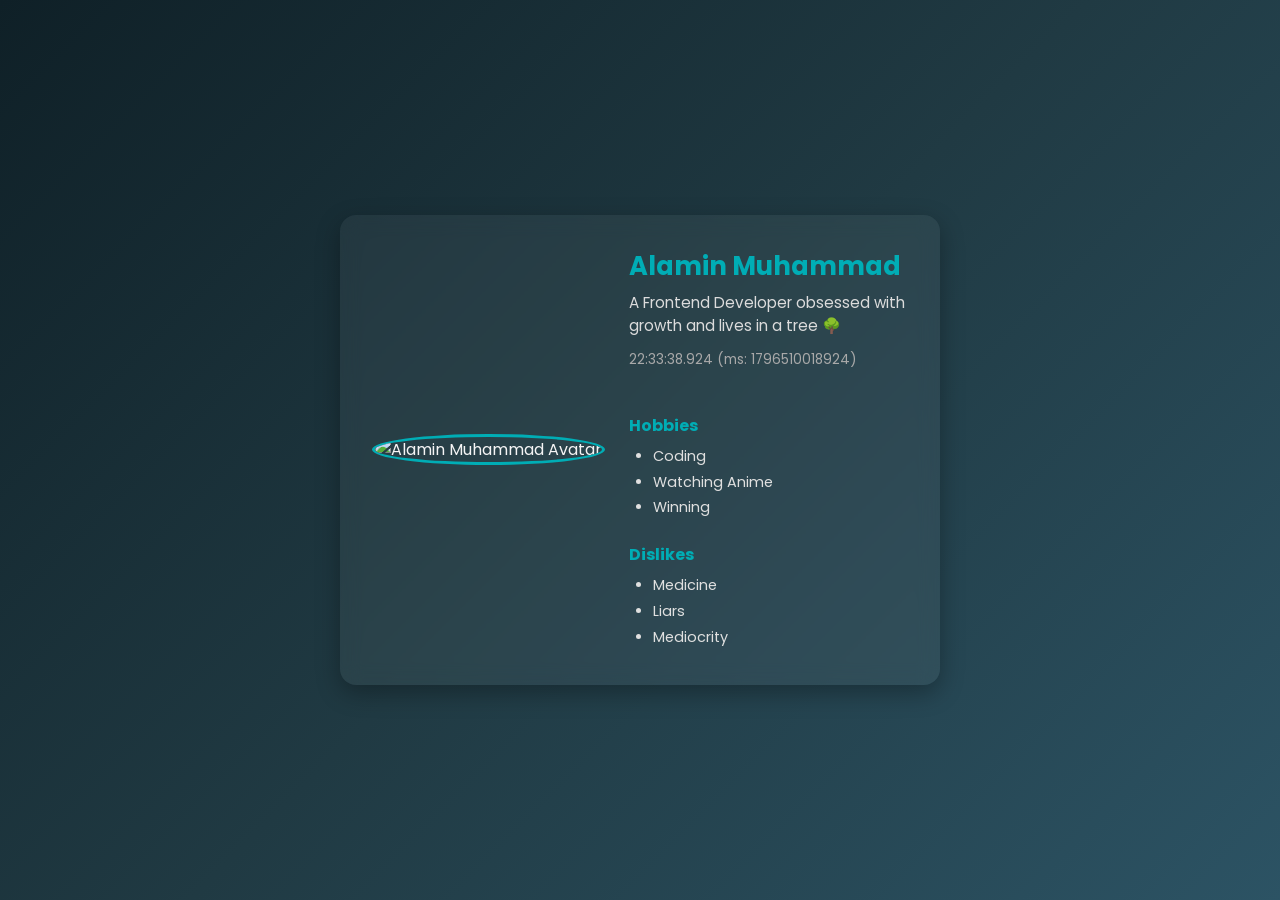
==== index.html @ 124b3a7d "Frontend Wizards Stage 0 - Profile Card" ====
<!DOCTYPE html>
<html lang="en">
  <head>
    <meta charset="UTF-8" />
    <meta name="viewport" content="width=device-width, initial-scale=1.0" />
    <title>Alamin Muhammad - Profile Card</title>

    <!-- Font Awesome Icons -->
    <link rel="stylesheet" href="style.css" />
    <link rel="preconnect" href="https://fonts.googleapis.com" />
    <link rel="preconnect" href="https://fonts.gstatic.com" crossorigin />
    <link
      href="https://fonts.googleapis.com/css2?family=Poppins:wght@300;400;700&display=swap"
      rel="stylesheet"
    />
    <link
      href="https://fonts.googleapis.com/css2?family=Merriweather:ital,opsz,wght@0,18..144,300..900;1,18..144,300..900&display=swap"
      rel="stylesheet"
    />

    <link
      rel="stylesheet"
      href="https://maxst.icons8.com/vue-static/landings/line-awesome/line-awesome/css/line-awesome.min.css"
    />
  </head>

  <body>
    <article data-testid="test-profile-card">
      <figure>
        <img
          src="https://upload.wikimedia.org/wikipedia/commons/8/89/Portrait_Placeholder.png"
          alt="Alamin Muhammad Avatar"
          data-testid="test-user-avatar"
        />
      </figure>

      <div class="content">
        <header>
          <h2 data-testid="test-user-name">Alamin Muhammad</h2>
        </header>

        <p data-testid="test-user-bio">
          A Frontend Developer obsessed with growth and lives in a tree 🌳
        </p>

        <!-- Human-readable Time -->
        <p id="time" data-testid="test-user-time" aria-label="current time"></p>

        <nav data-testid="test-user-social-links" aria-label="social links">
          <a
            href="https://twitter.com"
            target="_blank"
            rel="noopener noreferrer"
            data-testid="test-user-social-twitter"
          >
            <i class="la la-twitter"></i>
            
          </a>
          <a
            href="https://instagram.com"
            target="_blank"
            rel="noopener noreferrer"
            data-testid="test-user-social-instagram"
          >
            <i class="la la-instagram"></i>
          </a>
          <a
            href="https://facebook.com"
            target="_blank"
            rel="noopener noreferrer"
            data-testid="test-user-social-facebook"
          >
            <i class="la la-facebook"></i>
          </a>
        </nav>

        <section>
          <h3>Hobbies</h3>
          <ul data-testid="test-user-hobbies">
            <li>Coding</li>
            <li>Watching Anime</li>
            <li>Winning</li>
          </ul>
        </section>

        <section>
          <h3>Dislikes</h3>
          <ul data-testid="test-user-dislikes">
            <li>Medicine</li>
            <li>Liars</li>
            <li>Mediocrity</li>
          </ul>
        </section>
      </div>
    </article>

    <script src="script.js"></script>
  </body>
</html>
---- style.css ----
/* ====== Reset & Base Styles ====== */
* {
  margin: 0;
  padding: 0;
  box-sizing: border-box;
}

body {
  font-family: "Poppins", sans-serif;
  background: linear-gradient(135deg, #0f2027, #203a43, #2c5364);
  color: #f5f5f5;
  display: flex;
  align-items: center;
  justify-content: center;
  min-height: 100vh;
  padding: 1rem;
}

/* ====== Card Layout ====== */
article[data-testid="test-profile-card"] {
  background: rgba(255, 255, 255, 0.05);
  backdrop-filter: blur(10px);
  border-radius: 16px;
  padding: 2rem;
  max-width: 400px;
  width: 100%;
  text-align: center;
  box-shadow: 0 8px 25px rgba(0, 0, 0, 0.3);
  transition: transform 0.3s ease, box-shadow 0.3s ease;
}

article[data-testid="test-profile-card"]:hover {
  transform: translateY(-4px);
  box-shadow: 0 12px 35px rgba(0, 0, 0, 0.4);
}

/* ====== Avatar ====== */
figure {
  margin-bottom: 1rem;
}

img[data-testid="test-user-avatar"] {
  width: 120px;
  height: 120px;
  border-radius: 50%;
  object-fit: cover;
  border: 3px solid #00adb5;
}

/* ====== Name & Bio ====== */
h2[data-testid="test-user-name"] {
  font-size: 1.6rem;
  margin-bottom: 0.3rem;
  color: #00adb5;
}

p[data-testid="test-user-bio"] {
  font-size: 0.95rem;
  color: #dcdcdc;
  margin-bottom: 0.8rem;
}

/* ====== Time ====== */
p[data-testid="test-user-time"] {
  font-size: 0.85rem;
  color: #a9a9a9;
  margin-bottom: 1.2rem;
}

/* ====== Social Links (Icons) ====== */
nav[data-testid="test-user-social-links"] {
  display: flex;
  justify-content: center;
  align-items: center;
  gap: 15px;
  margin-bottom: 1.2rem;
}

nav[data-testid="test-user-social-links"] a {
  color: #00adb5;
  font-size: 1.6rem;
  text-decoration: none;
  transition: all 0.3s ease;
}

nav[data-testid="test-user-social-links"] a:hover,
nav[data-testid="test-user-social-links"] a:focus {
  color: #f5f5f5;
  transform: scale(1.2);
  text-shadow: 0 0 8px #00adb5, 0 0 15px #00adb5;
}

/* ====== Lists ====== */
section {
  margin-top: 1.5rem;
  text-align: left;
}

h3 {
  color: #00adb5;
  font-size: 1rem;
  margin-bottom: 0.5rem;
}

ul {
  list-style: disc;
  padding-left: 1.5rem;
}

li {
  margin-bottom: 0.3rem;
  font-size: 0.9rem;
  color: #e0e0e0;
}

/* ====== Responsive Layout ====== */
@media (min-width: 700px) {
  article[data-testid="test-profile-card"] {
    display: flex;
    align-items: center;
    text-align: left;
    gap: 1.5rem;
    max-width: 600px;
  }

  figure {
    margin: 0;
  }

  img[data-testid="test-user-avatar"] {
    width: 140px;
    height: 140px;
  }

  .content {
    flex: 1;
  }

  nav[data-testid="test-user-social-links"] {
    justify-content: flex-start;
  }
}
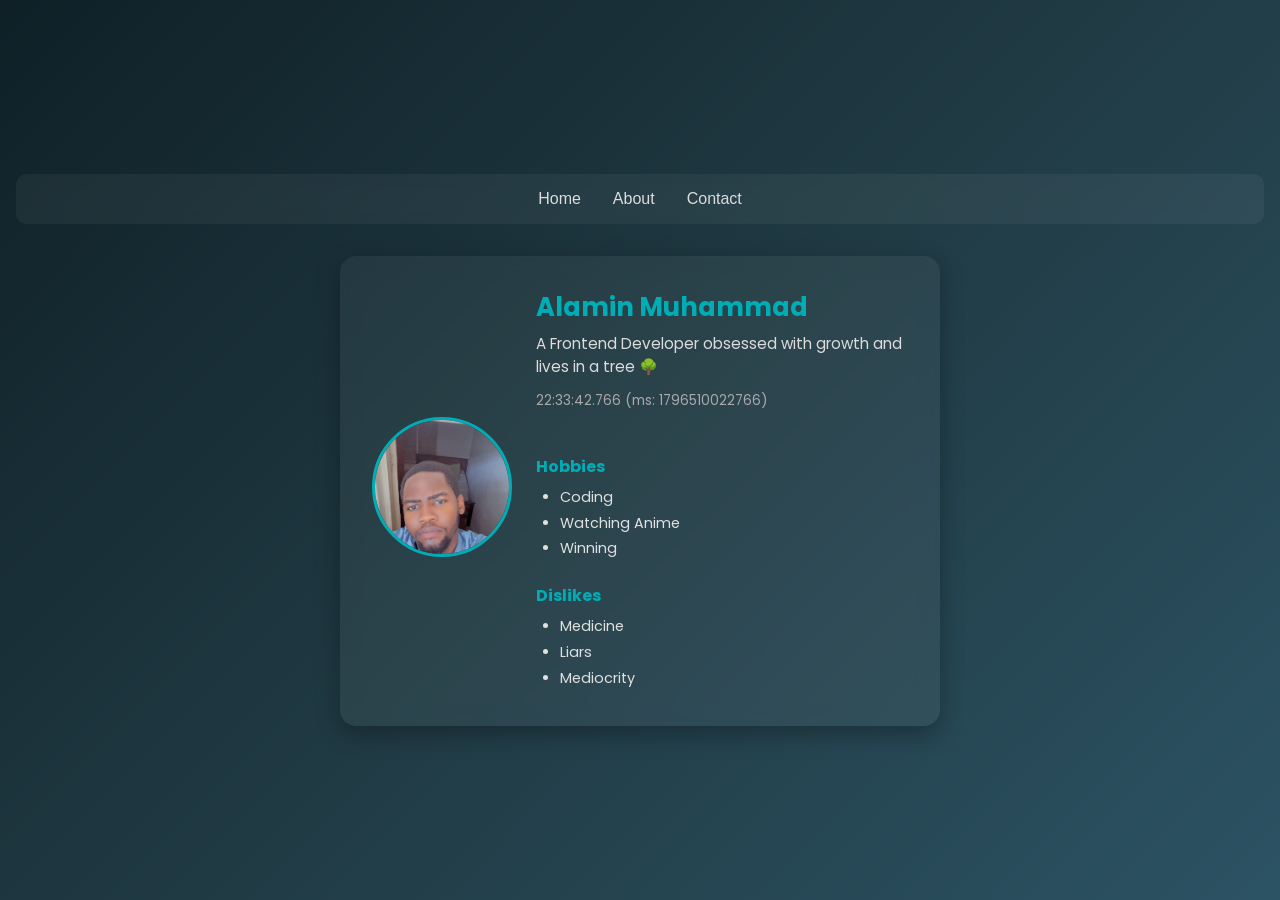
==== commit 0f8f7957: "Added Stage 1 pages (About & Contact with validation)" ====
--- a/index.html
+++ b/index.html
@@ -25,10 +25,25 @@
   </head>
 
   <body>
+
+    <!-- Navigation -->
+    <header class="navbar">
+      <nav>
+        <div class="nav-content">
+          <a href="index.html"class="active">Home</a>
+          <a href="about.html" >About</a>
+          <a href="contact.html">Contact</a>
+        </div>
+          
+        
+      </nav>
+    </header>
+
+
     <article data-testid="test-profile-card">
       <figure>
         <img
-          src="https://upload.wikimedia.org/wikipedia/commons/8/89/Portrait_Placeholder.png"
+          src="assets/alamin.jpg"
           alt="Alamin Muhammad Avatar"
           data-testid="test-user-avatar"
         />
--- a/style.css
+++ b/style.css
@@ -10,6 +10,7 @@
   background: linear-gradient(135deg, #0f2027, #203a43, #2c5364);
   color: #f5f5f5;
   display: flex;
+  flex-direction: column;
   align-items: center;
   justify-content: center;
   min-height: 100vh;
@@ -100,11 +101,13 @@
   color: #00adb5;
   font-size: 1rem;
   margin-bottom: 0.5rem;
+  text-align: center;
 }
 
 ul {
-  list-style: disc;
-  padding-left: 1.5rem;
+  list-style: none;
+  text-align: center;
+  padding-left: 0;
 }
 
 li {
@@ -139,4 +142,208 @@
   nav[data-testid="test-user-social-links"] {
     justify-content: flex-start;
   }
-}
+
+  h3 {
+  color: #00adb5;
+  font-size: 1rem;
+  margin-bottom: 0.5rem;
+  text-align: left;
+}
+
+ul {
+  list-style: disc;
+  padding-left: 1.5rem;
+  text-align: left;
+}
+}
+
+
+/* ====== Navbar ====== */
+.navbar {
+  width: 100%;
+  background: rgba(255, 255, 255, 0.05);
+  backdrop-filter: blur(6px);
+  padding: 1rem 0;
+  text-align: center;
+  margin-bottom: 2rem;
+  border-radius: 10px;
+}
+
+/* .navbar ul {
+  list-style: none;
+  display: flex;
+  justify-content: center;
+  gap: 2rem;
+} */
+
+.nav-content {
+  display: flex;
+  justify-content: center;
+  gap: 2rem;
+}
+
+.navbar a {
+  color: #dcdcdc;
+  text-decoration: none;
+  font-weight: 500;
+  
+
+  display: inline-block; /* important for transform to apply cleanly */
+  transition: transform 0.3s ease;
+}
+
+.navbar a:hover,
+.navbar a:active,
+.navbar a:focus {
+  
+  color: #f5f5f5;
+  transform: scale(1.2);
+  text-shadow: 0 0 8px #00adb5, 0 0 15px #00adb5;
+}
+
+/* ====== About Page ====== */
+.about-container {
+  max-width: 700px;
+  margin: 0 auto;
+  background: rgba(255, 255, 255, 0.05);
+  backdrop-filter: blur(10px);
+  border-radius: 16px;
+  padding: 2rem;
+  color: #f5f5f5;
+  box-shadow: 0 8px 25px rgba(0, 0, 0, 0.3);
+  /* hover */
+  transition: transform 0.3s ease, box-shadow 0.3s ease;
+}
+
+.about-container:hover {
+  transform: translateY(-4px);
+  box-shadow: 0 12px 35px rgba(0, 0, 0, 0.4);
+}
+
+.about-container h1 {
+  color: #00adb5;
+  text-align: center;
+  margin-bottom: 1.5rem;
+  font-size: 2.5rem;
+}
+
+.about-container h2 {
+  color: #00adb5;
+  margin-bottom: 0.5rem;
+  font-size: 1.2rem;
+}
+
+.about-container p,
+.about-container li {
+  font-size: 0.95rem;
+  color: #e0e0e0;
+  line-height: 1.6;
+}
+
+.about-container section {
+  margin-bottom: 1.5rem;
+}
+
+.about-container ul {
+  padding-left: 1.5rem;
+  list-style: disc;
+}
+
+footer {
+  text-align: center;
+  padding: 1rem;
+  color: #a9a9a9;
+  font-size: 0.85rem;
+}
+
+
+/* ====== Contact Page ====== */
+.contact-container {
+  width: 80%;
+  max-width: 800px;
+  margin: 0 auto;
+  background: rgba(255, 255, 255, 0.05);
+  backdrop-filter: blur(10px);
+  border-radius: 16px;
+  padding: 2rem;
+  color: #f5f5f5;
+  box-shadow: 0 8px 25px rgba(0, 0, 0, 0.3);
+  transition: transform 0.3s ease, box-shadow 0.3s ease;
+}
+.contact-container:hover {
+  transform: translateY(-4px);
+  box-shadow: 0 12px 35px rgba(0, 0, 0, 0.4);
+}
+
+.contact-container h1 {
+  color: #00adb5;
+  text-align: center;
+  margin-bottom: 1.5rem;
+  font-size: 1.8rem;
+}
+
+.form-group {
+  margin-bottom: 1.2rem;
+  display: flex;
+  flex-direction: column;
+}
+
+label {
+  margin-bottom: 0.4rem;
+  font-weight: 500;
+  color: #00adb5;
+}
+
+input,
+textarea {
+  padding: 0.8rem;
+  border-radius: 8px;
+  border: none;
+  outline: none;
+  background: rgba(255, 255, 255, 0.1);
+  color: #f5f5f5;
+  font-size: 1rem;
+}
+
+input:focus,
+textarea:focus {
+  border: 1px solid #00adb5;
+  background: rgba(255, 255, 255, 0.15);
+}
+
+small {
+  color: #ff6b6b;
+  font-size: 0.85rem;
+  margin-top: 0.3rem;
+}
+
+.btn-submit {
+  width: 100%;
+  padding: 0.9rem;
+  border: none;
+  background-color: #00adb5;
+  color: #fff;
+  font-size: 1rem;
+  border-radius: 8px;
+  cursor: pointer;
+  transition: background 0.3s ease;
+}
+
+.btn-submit:hover {
+  background-color: #028a92;
+}
+
+.success-message {
+  color: #00ffb7;
+  text-align: center;
+  margin-top: 1rem;
+  font-weight: 500;
+  display: none;
+}
+
+/* Responsive */
+@media (max-width: 600px) {
+  .contact-container {
+    padding: 1.5rem;
+  }
+}
